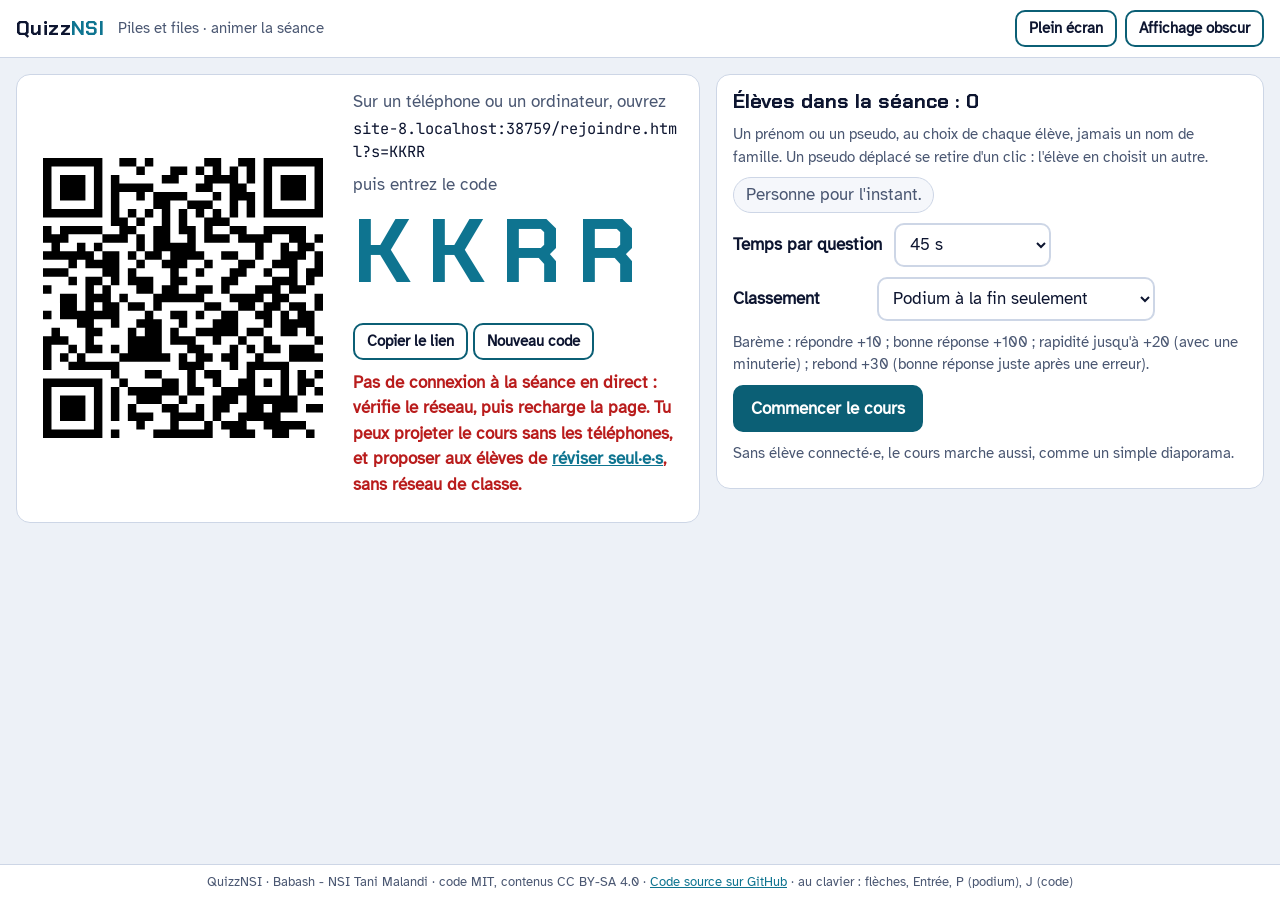
==== animer.html @ 4acb2589 "[T93][atelier] QuizzNSI dans son dépôt : adresses, README, .nojekyll, workflow de vérification, cont" ====
<!DOCTYPE html>
<html lang="fr">
<head>
<meta charset="utf-8">
<meta name="viewport" content="width=device-width, initial-scale=1">
<title>QuizzNSI · animer la séance</title>
<meta name="description" content="Page à projeter : le cours en diapositives, le code de séance et le QR code, les réponses des élèves en direct.">
<link rel="icon" href="favicon.svg" type="image/svg+xml">
<link rel="stylesheet" href="css/polices.css">
<link rel="stylesheet" href="css/quizz.css">
<link rel="stylesheet" href="css/seance.css">
<script>try{var t=localStorage.getItem('quizz-nsi:theme');t=t&&JSON.parse(t);if(t==='light'||t==='dark')document.documentElement.dataset.theme=t}catch(e){}</script>
</head>
<body class="projete">
<a class="evitement" href="#contenu">Aller au contenu</a>
<header class="barre">
  <a class="marque" href="index.html">Quizz<b>NSI</b></a>
  <span class="titre-page" id="titreCours">Animer la séance</span>
  <div class="actions">
    <span class="pastille-seance" id="pastilleSeance" hidden><span>Séance</span> <b id="codeBarre">····</b> · <span id="nbBarre">0 élève</span></span>
    <button class="bouton petit" type="button" id="btnRejoindre" aria-expanded="false" aria-controls="carteRejoindre" hidden>Code et QR code</button>
    <button class="bouton petit" type="button" id="btnPodium" hidden>Podium</button>
    <button class="bouton petit" type="button" id="btnPleinEcran">Plein écran</button>
    <button class="bouton petit" type="button" data-bascule-theme>Affichage obscur</button>
  </div>
</header>
<main id="contenu" tabindex="-1">
  <p class="visuel-cache" id="annonce" aria-live="polite"></p>
  <p id="autreHote" class="alerte" role="alert" hidden></p>

  <section id="accueil" class="accueil-seance" hidden>
    <div class="rejoindre-grand cadre">
      <div id="qr" class="qr" role="img" aria-label="QR code du lien de la séance"></div>
      <div>
        <p class="etape">Sur un téléphone ou un ordinateur, ouvrez</p>
        <p class="lien" id="lien"></p>
        <p class="etape">puis entrez le code</p>
        <p class="code-seance" id="code">····</p>
        <p><button class="bouton petit" type="button" id="copier">Copier le lien</button> <button class="bouton petit" type="button" id="nouvelle">Nouveau code</button></p>
        <p id="etatConnexion" class="etat" role="status"></p>
      </div>
    </div>
    <div class="cadre reglages">
      <h2>Élèves dans la séance : <span id="nbEleves">0</span></h2>
      <p class="aide">Un prénom ou un pseudo, au choix de chaque élève, jamais un nom de famille. Un pseudo déplacé se retire d'un clic : l'élève en choisit un autre.</p>
      <ul class="eleves" id="eleves" aria-live="polite"></ul>
      <div class="ligne-reglage">
        <label for="duree">Temps par question</label>
        <select id="duree"><option value="0">Sans minuterie</option><option value="20">20 s</option><option value="30">30 s</option><option value="45" selected>45 s</option><option value="60">1 min</option><option value="90">1 min 30</option></select>
      </div>
      <div class="ligne-reglage">
        <label for="podium">Classement</label>
        <select id="podium"><option value="fin" selected>Podium à la fin seulement</option><option value="chaque">Podium après chaque question</option><option value="jamais">Pas de classement</option></select>
      </div>
      <p class="aide">Barème : répondre +10 ; bonne réponse +100 ; rapidité jusqu'à +20 (avec une minuterie) ; rebond +30 (bonne réponse juste après une erreur).</p>
      <p><button class="bouton fort" type="button" id="commencer">Commencer le cours</button> <button class="bouton" type="button" id="reprendre" hidden>Reprendre</button></p>
      <p class="aide">Sans élève connecté·e, le cours marche aussi, comme un simple diaporama.</p>
    </div>
  </section>

  <div id="scene" tabindex="-1" hidden></div>

  <aside id="carteRejoindre" class="carte-rejoindre cadre" hidden>
    <div id="qrPetit" class="qr" role="img" aria-label="QR code du lien de la séance"></div>
    <div><p class="code-seance petit" id="codePetit">····</p><p class="lien" id="lienPetit"></p>
    <h3>Élèves : <span id="nbEleves2">0</span></h3><ul class="eleves" id="eleves2"></ul></div>
  </aside>

  <dialog id="podiumBoite" class="podium-boite" aria-labelledby="podiumTitre">
    <h2 id="podiumTitre">Podium</h2>
    <div id="podiumCorps"></div>
    <form method="dialog"><button class="bouton fort" type="submit">Fermer</button></form>
  </dialog>
</main>
<nav class="nav-diapos commandes" aria-label="Commandes de la séance" id="commandes" hidden>
  <button class="bouton" type="button" id="prec">← Précédente</button>
  <span class="compteur" id="compteur"></span>
  <div class="progression" aria-hidden="true"><span id="barre"></span></div>
  <span class="statut-q" id="statutQ" role="status"></span>
  <button class="bouton fort" type="button" id="action">Suivante →</button>
</nav>
<footer class="pied">QuizzNSI · Babash - NSI Tani Malandi · code MIT, contenus CC BY-SA 4.0 · <a href="https://github.com/babash/QuizzNSI" rel="noopener">Code source sur GitHub</a> · au clavier : flèches, Entrée, P (podium), J (code)</footer>
<script src="config.js"></script>
<script src="vendor/temps-reel.js"></script>
<script src="vendor/qrcode.js"></script>
<script src="js/commun.js"></script>
<script src="js/chiffre.js"></script>
<script src="js/messages.js"></script>
<script src="js/bareme.js"></script>
<script src="js/seance.js"></script>
<script src="js/diapos.js"></script>
<script src="js/animer.js"></script>
</body>
</html>
---- css/polices.css ----
/* Polices intégrées (aucun appel à un autre site) : Chakra Petch (Cadson Demak), JetBrains Mono (JetBrains),
   Atkinson Hyperlegible (Braille Institute of America). Licence SIL Open Font License 1.1 : https://openfontlicense.org */
@font-face{font-family:'Chakra Petch';font-weight:700;font-display:swap;src:url([data-uri]) format('woff2')}@font-face{font-family:'JetBrains Mono';font-weight:400;font-display:swap;src:url([data-uri]) format('woff2')}@font-face{font-family:'JetBrains Mono';font-weight:700;font-display:swap;src:url([data-uri]) format('woff2')}@font-face{font-family:'Atkinson Hyperlegible';font-weight:400;font-display:swap;src:url([data-uri]) format('woff2')}
---- css/quizz.css ----
/* QuizzNSI : feuille de style (MIT, Babash - NSI Tani Malandi).
   Style du site Ressources NSI et SNT (« réseau la nuit »), clair ou obscur. Tout est local. */

:root {
  --bg: #EDF1F7; --panel: #FFFFFF; --panel-2: #F5F7FB; --ink: #0D1530; --ink-soft: #4A5772; --line: #CDD6E6;
  --accent: #0E7490; --accent-fond: #E0F4F8; --focus: #0A64E8; --bouton: #0B5F75; --bouton-ink: #FFFFFF;
  --ok: #166534; --ok-fond: #E8F6EC; --ko: #B91C1C; --ko-fond: #FDECEC; --neutre-fond: #EEF1F7;
  --f0: #DC2626; --f1: #2563EB; --f2: #B45309; --f3: #15803D;
  --code-bg: #F5F7FB; --c-mot: #6D28D9; --c-ch: #036148; --c-nb: #8A3B05; --c-com: #4B5563; --c-fn: #0B5A70; --c-nat: #86143F; --c-def: #1E40AF; --c-self: #7C2D12; --guide: #C5CEDD;
  --display: "Chakra Petch", "Bahnschrift", "Arial Narrow", system-ui, sans-serif;
  --text: "Atkinson Hyperlegible", system-ui, -apple-system, "Segoe UI", Roboto, sans-serif;
  --mono: "JetBrains Mono", ui-monospace, Menlo, Consolas, monospace;
  color-scheme: light;
}
@media (prefers-color-scheme: dark) {
  :root:not([data-theme="light"]) {
    --bg: #060A13; --panel: #0B1222; --panel-2: #0F182C; --ink: #E3EDFF; --ink-soft: #9DAAC6; --line: #22314F;
    --accent: #5EEAFF; --accent-fond: #0B2633; --focus: #5EEAFF; --bouton: #5EEAFF; --bouton-ink: #04121A;
    --ok: #4ADE80; --ok-fond: #0C2716; --ko: #FCA5A5; --ko-fond: #2A0F14; --neutre-fond: #141D33;
    --f0: #F87171; --f1: #60A5FA; --f2: #FBBF24; --f3: #4ADE80;
    --code-bg: #0F182C; --c-mot: #C4B5FD; --c-ch: #6EE7B7; --c-nb: #FCD34D; --c-com: #94A3B8; --c-fn: #67E8F9; --c-nat: #F9A8D4; --c-def: #93C5FD; --c-self: #FDBA74; --guide: #2A3A5C;
    color-scheme: dark;
  }
}
:root[data-theme="dark"] {
  --bg: #060A13; --panel: #0B1222; --panel-2: #0F182C; --ink: #E3EDFF; --ink-soft: #9DAAC6; --line: #22314F;
  --accent: #5EEAFF; --accent-fond: #0B2633; --focus: #5EEAFF; --bouton: #5EEAFF; --bouton-ink: #04121A;
  --ok: #4ADE80; --ok-fond: #0C2716; --ko: #FCA5A5; --ko-fond: #2A0F14; --neutre-fond: #141D33;
  --f0: #F87171; --f1: #60A5FA; --f2: #FBBF24; --f3: #4ADE80;
  --code-bg: #0F182C; --c-mot: #C4B5FD; --c-ch: #6EE7B7; --c-nb: #FCD34D; --c-com: #94A3B8; --c-fn: #67E8F9; --c-nat: #F9A8D4; --c-def: #93C5FD; --c-self: #FDBA74; --guide: #2A3A5C;
  color-scheme: dark;
}

*, *::before, *::after { box-sizing: border-box; }
html { -webkit-text-size-adjust: 100%; }
body { margin: 0; background: var(--bg); color: var(--ink); font-family: var(--text); font-size: 17px; line-height: 1.5; min-height: 100vh; display: flex; flex-direction: column; }
main { flex: 1; width: 100%; }
a { color: var(--accent); }
h1, h2, h3 { font-family: var(--display); line-height: 1.2; margin: 0 0 .5em; }
p { margin: 0 0 .6em; }
code, pre, kbd { font-variant-ligatures: none; font-feature-settings: "liga" 0, "calt" 0; }
code { font-family: var(--mono); font-size: .92em; background: var(--code-bg); border: 1px solid var(--line); border-radius: 5px; padding: 0 .25em; overflow-wrap: anywhere; }
:focus-visible { outline: 3px solid var(--focus); outline-offset: 2px; }
.visuel-cache { position: absolute !important; width: 1px; height: 1px; overflow: hidden; clip: rect(0 0 0 0); white-space: nowrap; }
[hidden] { display: none !important; }
.evitement { position: absolute; left: 8px; top: -60px; z-index: 50; background: var(--bouton); color: var(--bouton-ink); padding: 8px 14px; border-radius: 8px; font-weight: 700; }
.evitement:focus { top: 8px; }
main:focus { outline: none; }

/* ── Barre du haut et pied de page ─────────── */
.barre { display: flex; flex-wrap: wrap; align-items: center; gap: 8px 14px; padding: 10px 16px; background: var(--panel); border-bottom: 1px solid var(--line); }
.marque { font-family: var(--display); font-weight: 700; font-size: 20px; color: var(--ink); text-decoration: none; letter-spacing: .02em; }
.marque b { color: var(--accent); }
.barre .titre-page { color: var(--ink-soft); font-size: 15px; }
.barre .actions { margin-left: auto; display: flex; flex-wrap: wrap; gap: 8px; align-items: center; }
.pied { padding: 14px 16px; font-size: 14px; color: var(--ink-soft); text-align: center; border-top: 1px solid var(--line); background: var(--panel); }

/* ── Boutons ──────────────────────────────── */
.bouton { font: inherit; font-weight: 700; cursor: pointer; border: 2px solid var(--bouton); background: var(--panel); color: var(--ink); border-radius: 10px; padding: 9px 16px; min-height: 44px; text-decoration: none; display: inline-flex; align-items: center; justify-content: center; gap: 6px; }
.bouton.fort { background: var(--bouton); color: var(--bouton-ink); }
.bouton.petit { padding: 5px 12px; min-height: 36px; font-size: 15px; }
.bouton:disabled { color: var(--ink-soft); border-color: var(--line); background: var(--panel-2); cursor: not-allowed; }
.bouton:hover:not(:disabled) { filter: brightness(1.08); }

/* ── Cadres, alertes ──────────────────────── */
.cadre { background: var(--panel); border: 1px solid var(--line); border-radius: 14px; padding: 14px 16px; }
.alerte { background: var(--ko-fond); border: 2px solid var(--ko); border-radius: 12px; padding: 12px 16px; }
.info { background: var(--accent-fond); border: 1px solid var(--accent); border-radius: 12px; padding: 10px 14px; }

/* ── Code ─────────────────────────────────── */
pre.code { font-family: var(--mono); font-size: .88em; line-height: 1.55; background: var(--code-bg); border: 1px solid var(--line); border-radius: 10px; padding: 10px 12px; margin: .4em 0 .8em; overflow-x: auto; tab-size: 4; }
pre.code code { background: none; border: 0; padding: 0; font-size: 1em; overflow-wrap: normal; }
pre.code .ligne { display: block; white-space: pre; }
pre.code .num { display: inline-block; width: 2ch; margin-right: 1.2ch; color: var(--c-com); text-align: right; user-select: none; }
pre.code .guide { border-left: 1px solid var(--guide); }
.c-mot { color: var(--c-mot); font-weight: 700; } .c-ch { color: var(--c-ch); } .c-nb { color: var(--c-nb); } .c-com { color: var(--c-com); font-style: italic; }
.c-fn { color: var(--c-fn); } .c-nat { color: var(--c-nat); } .c-def { color: var(--c-def); font-weight: 700; } .c-self { color: var(--c-self); }

/* ── Formes des options (A ▲, B ◆, C ●, D ■) ── */
.forme { width: 1.15em; height: 1.15em; flex: none; }
.forme.f0 { fill: var(--f0); } .forme.f1 { fill: var(--f1); } .forme.f2 { fill: var(--f2); } .forme.f3 { fill: var(--f3); }
.pastille { display: inline-flex; align-items: center; gap: .3em; flex: none; font-family: var(--display); font-size: 1.15em; }
.pastille b { min-width: 1ch; }

/* ── Schémas ──────────────────────────────── */
.schema { margin: .2em 0 .8em; text-align: center; }
.schema figcaption { font-size: .9em; color: var(--ink-soft); margin-top: .3em; }
.schema-svg { max-width: 100%; height: auto; max-height: 15em; }
.schema-svg .case { fill: var(--panel); stroke: var(--ink-soft); stroke-width: 1.5; }
.schema-svg .case.sommet { fill: var(--accent-fond); stroke: var(--accent); stroke-width: 2.5; }
.schema-svg .case.barre { fill: var(--ko-fond); stroke: var(--ko); stroke-dasharray: 5 3; }
.schema-svg .bac { fill: none; stroke: var(--ink-soft); stroke-width: 3; stroke-linecap: round; stroke-linejoin: round; }
.schema-svg .trait { stroke: var(--ink-soft); stroke-width: 2; }
.schema-svg .pointe { fill: var(--ink-soft); }
.schema-svg text { fill: var(--ink); font-family: var(--text); font-size: 16px; }
.schema-svg text.val { font-family: var(--mono); font-size: 15px; }
.schema-svg text.etiq { font-weight: 700; fill: var(--accent); }
.schema-svg text.muet { fill: var(--ink-soft); }
.schema-svg text.petit { font-size: 13px; }
.schema-svg text.grand { font-size: 21px; }
.etapes { display: flex; flex-wrap: wrap; justify-content: center; gap: 10px 16px; list-style: none; padding: 0; margin: 0; counter-reset: etape; }
.etapes li { display: flex; flex-direction: column; align-items: center; gap: 4px; max-width: 46%; }
.etapes li > div { display: flex; align-items: flex-end; min-height: 4em; }
.etapes .schema-svg { max-height: 9em; }
.schema-etapes .schema-file .schema-svg, .etapes li .schema-svg[aria-label^="File"] { max-height: 4.2em; }
.etapes code { font-size: .78em; }
.deux-piles { display: flex; align-items: flex-end; justify-content: center; gap: 8px; flex-wrap: wrap; }
.deux-piles figure { margin: 0; display: flex; flex-direction: column; align-items: center; }
.deux-piles .entre { display: flex; flex-direction: column; align-items: center; font-size: .85em; color: var(--ink-soft); max-width: 9em; padding-bottom: 3em; }
.deux-piles .entre svg { width: 60px; height: 20px; }
.deux-piles .entre .trait { stroke: var(--ink-soft); stroke-width: 2; } .deux-piles .entre .pointe { fill: var(--ink-soft); }

/* ── Diapositives ─────────────────────────── */
.diapo { max-width: 1200px; margin: 0 auto; padding: 18px 16px 24px; }
.surtitre { font-family: var(--display); text-transform: uppercase; letter-spacing: .12em; font-size: .8em; color: var(--accent); margin: 0 0 .3em; }
.d-titre h1 { font-size: 2.4em; margin-bottom: .2em; }
.d-titre .sous-titre { font-size: 1.15em; color: var(--ink-soft); }
.d-titre .intro { font-size: 1.1em; }
.colonnes { display: grid; grid-template-columns: repeat(auto-fit, minmax(260px, 1fr)); gap: 14px; margin-top: 14px; }
.colonnes ul { margin: 0; padding-left: 1.2em; } .colonnes li { margin-bottom: .35em; }
.colonnes h2 { font-size: 1.1em; }
.d-titre-notion { font-size: 1.7em; }
.n-corps { display: grid; grid-template-columns: minmax(0, 1.25fr) minmax(0, 1fr); gap: 18px; align-items: start; }
.n-corps > .n-texte:only-child { grid-column: 1 / -1; }
.puces { padding-left: 1.2em; margin: 0 0 .6em; } .puces li { margin-bottom: .5em; font-size: 1.08em; }
.vocab { color: var(--ink-soft); font-size: .92em; } .vocab span, .objectif span, .explication span { font-family: var(--display); font-weight: 700; text-transform: uppercase; letter-spacing: .06em; font-size: .8em; margin-right: .4em; }
.vocab span { color: var(--ink-soft); }
.tableau { overflow-x: auto; }
.tableau table, .trace table { border-collapse: collapse; width: 100%; background: var(--panel); }
.tableau th, .tableau td, .trace th, .trace td { border: 1px solid var(--line); padding: 6px 10px; text-align: left; vertical-align: top; }
.tableau thead th, .trace thead th { background: var(--panel-2); font-family: var(--display); }
.ticket { margin-top: 14px; } .ticket h3 { font-size: 1.05em; }

/* ── Questions ────────────────────────────── */
.q-tete { margin-bottom: .6em; }
.q-num { font-family: var(--display); color: var(--accent); font-weight: 700; margin: 0; }
.q-nom { font-size: 1.35em; margin: .1em 0 .3em; }
.objectif { background: var(--accent-fond); border-left: 5px solid var(--accent); border-radius: 6px; padding: 6px 10px; margin: 0; }
.objectif span { color: var(--accent); }
.q-corps { display: grid; grid-template-columns: minmax(0, 1.5fr) minmax(0, 1fr); gap: 16px; align-items: start; margin: .6em 0; }
.q-corps > .q-texte:only-child { grid-column: 1 / -1; }
.q-texte p { font-size: 1.08em; }
.options { display: grid; grid-template-columns: repeat(2, minmax(0, 1fr)); gap: 10px; margin: .4em 0; }
.option { font: inherit; color: var(--ink); text-align: left; display: flex; align-items: flex-start; gap: .7em; background: var(--panel); border: 2px solid var(--line); border-radius: 12px; padding: 12px 14px; min-height: 58px; position: relative; }
.option.o0 { border-left: 10px solid var(--f0); } .option.o1 { border-left: 10px solid var(--f1); } .option.o2 { border-left: 10px solid var(--f2); } .option.o3 { border-left: 10px solid var(--f3); }
button.option { cursor: pointer; width: 100%; }
button.option:hover:not(:disabled) { background: var(--panel-2); }
button.option:disabled { cursor: default; }
.opt-texte { flex: 1; min-width: 0; padding-top: .05em; }
.opt-texte pre.code { margin: 0; font-size: .82em; }
.option .etiquette { position: absolute; top: -11px; right: 10px; font-size: 13px; font-weight: 700; padding: 0 8px; border-radius: 99px; background: var(--panel); border: 2px solid currentColor; }
.option.choisie { outline: 3px solid var(--ink); outline-offset: 1px; }
.option.bonne-rep { border-color: var(--ok); background: var(--ok-fond); }
.option.bonne-rep .etiquette { color: var(--ok); }
.option.choisie:not(.bonne-rep) .etiquette { color: var(--ko); }

.verdict { display: flex; gap: 12px; align-items: flex-start; border-radius: 12px; padding: 10px 14px; margin: .6em 0; border: 2px solid; }
.verdict.ok { background: var(--ok-fond); border-color: var(--ok); } .verdict.ko { background: var(--ko-fond); border-color: var(--ko); } .verdict.neutre { background: var(--neutre-fond); border-color: var(--line); }
.verdict .symbole { font-size: 1.8em; line-height: 1; font-weight: 700; }
.verdict.ok .symbole, .verdict.ok .v-titre { color: var(--ok); } .verdict.ko .symbole, .verdict.ko .v-titre { color: var(--ko); }
.v-titre { font-weight: 700; margin-bottom: .2em; }
.explication { border-left: 5px solid var(--ok); background: var(--panel); padding: 6px 10px; border-radius: 6px; }
.explication span { color: var(--ok); }
.autres { margin: .6em 0; } .autres summary { cursor: pointer; font-weight: 700; color: var(--accent); padding: 6px 0; min-height: 44px; display: flex; align-items: center; }
.feedbacks { list-style: none; padding: 0; margin: .4em 0; display: grid; gap: 8px; }
.feedbacks li { display: flex; gap: .7em; align-items: flex-start; background: var(--panel); border: 1px solid var(--line); border-radius: 10px; padding: 8px 12px; }
.feedbacks li.bonne { border: 2px solid var(--ok); }
.feedbacks .fb-titre { font-weight: 700; margin: 0; font-size: .9em; color: var(--ink-soft); }
.feedbacks li.bonne .fb-titre { color: var(--ok); }
.feedbacks p { margin: 0; }
.trace { margin: .6em 0; overflow-x: auto; } .trace caption { text-align: left; font-weight: 700; padding: 4px 0; }

/* ── Navigation des diapositives ──────────── */
.nav-diapos { display: flex; align-items: center; justify-content: space-between; gap: 10px; padding: 10px 16px; max-width: 1200px; margin: 0 auto; width: 100%; flex-wrap: wrap; }
.progression { flex: 1; min-width: 120px; height: 10px; background: var(--panel-2); border: 1px solid var(--line); border-radius: 99px; overflow: hidden; }
.progression span { display: block; height: 100%; background: var(--accent); width: 0; }
.compteur { font-family: var(--display); color: var(--ink-soft); font-size: 15px; }

/* ── Accueil ──────────────────────────────── */
.accueil { max-width: 1000px; margin: 0 auto; padding: 20px 16px; }
.accueil h1 { font-size: 2em; }
.chemins { display: grid; grid-template-columns: repeat(auto-fit, minmax(230px, 1fr)); gap: 14px; margin: 16px 0; }
.chemin { display: flex; flex-direction: column; gap: 8px; }
.chemin h2 { font-size: 1.15em; margin: 0; }
.chemin p { color: var(--ink-soft); flex: 1; }
.cours-liste { display: grid; gap: 10px; padding: 0; list-style: none; }

/* ── Le style « pourquoi fait-on cela » : parties, questions à la classe, humour, apparitions ── */
.cle { color: var(--accent); font-weight: 700; text-decoration: underline; text-decoration-thickness: 2px; text-underline-offset: 3px; }
.frag:not(.vu) { visibility: hidden; }
.d-partie { min-height: 55vh; display: flex; flex-direction: column; justify-content: center; align-items: flex-start; }
.d-partie h2 { font-size: 2.8em; margin: 0; }
.d-partie .p-num { font-family: var(--display); color: var(--accent); font-size: 1.4em; font-weight: 700; margin: 0; }
.d-partie .sous-titre, .d-titre .sous-titre { font-size: 1.2em; color: var(--ink-soft); }
.grande-question { font-size: 2em; margin: .2em 0 .5em; }
.d-classe .surtitre::before { content: "? "; }
.pistes, .escalade { list-style: none; padding: 0; margin: .4em 0; display: grid; gap: .45em; }
.pistes li { font-size: 1.15em; padding-left: 1.6em; position: relative; }
.pistes li::before { content: "→"; position: absolute; left: 0; color: var(--accent); font-weight: 700; }
.escalade li { font-size: 1.15em; }
.escalade li::before { content: "… "; color: var(--ink-soft); }
.chute { font-family: var(--display); font-size: 1.8em; font-weight: 700; color: var(--accent); margin: .6em 0 0; }
.chute::before { content: "» "; }
.consigne { border: 2px dashed var(--accent); border-radius: 12px; padding: 8px 14px; margin: .6em 0; }
.consigne .c-titre { font-family: var(--display); font-weight: 700; color: var(--accent); margin: 0 0 .2em; text-transform: uppercase; letter-spacing: .06em; font-size: .85em; }
.code-cache pre.code { margin-top: .2em; }
.nav-diapos .reste { font-size: 14px; color: var(--ink-soft); }

@media (max-width: 760px) {
  .n-corps, .q-corps { grid-template-columns: minmax(0, 1fr); }
  .options { grid-template-columns: minmax(0, 1fr); }
  .d-titre h1 { font-size: 1.9em; }
  .d-titre-notion { font-size: 1.4em; }
  .grande-question { font-size: 1.5em; }
  .d-partie h2 { font-size: 2em; }
  .d-partie { min-height: 40vh; }
}
@media (prefers-reduced-motion: no-preference) { .progression span { transition: width .3s; } }
---- css/seance.css ----
/* QuizzNSI : la page projetée et la page élève (MIT, Babash - NSI Tani Malandi). */

/* ── Page projetée ────────────────────────── */
.projete .diapo { max-width: 1500px; font-size: clamp(17px, .9vw + .55vh, 27px); }
.projete .nav-diapos.commandes { max-width: none; background: var(--panel); border-top: 1px solid var(--line); }
@media (min-width: 900px) and (min-height: 500px) { .projete .nav-diapos.commandes { position: sticky; bottom: 0; z-index: 5; } }
.projete .pied { font-size: 13px; padding: 8px 16px; }
.pastille-seance { font-family: var(--display); background: var(--accent-fond); border: 1px solid var(--accent); border-radius: 99px; padding: 4px 12px; font-size: 15px; }
.pastille-seance b { letter-spacing: .12em; color: var(--accent); }
.statut-q { font-family: var(--display); font-weight: 700; font-size: 17px; min-width: 12ch; text-align: right; }

.accueil-seance { max-width: 1400px; margin: 0 auto; padding: 16px; display: grid; grid-template-columns: minmax(0, 1.25fr) minmax(0, 1fr); gap: 16px; align-items: start; }
.rejoindre-grand { display: grid; grid-template-columns: auto 1fr; gap: 20px; align-items: center; }
.qr { background: #fff; padding: 10px; border-radius: 10px; width: min(34vh, 300px); aspect-ratio: 1; }
.qr svg { width: 100%; height: 100%; display: block; }
.etape { color: var(--ink-soft); margin: 0; font-size: 17px; }
.lien { font-family: var(--mono); font-size: clamp(15px, 1.2vw, 22px); word-break: break-all; margin: .2em 0 .6em; }
.code-seance { font-family: var(--display); font-weight: 700; font-size: clamp(44px, 7vw, 96px); letter-spacing: .18em; line-height: 1; margin: .1em 0 .3em; color: var(--accent); }
.code-seance.petit { font-size: 34px; margin: 0; }
.etat { font-weight: 700; } .etat.ok { color: var(--ok); } .etat.ko { color: var(--ko); }
.reglages h2 { font-size: 1.2em; }
.aide { color: var(--ink-soft); font-size: 15px; }
.ligne-reglage { display: flex; flex-wrap: wrap; align-items: center; gap: 8px 12px; margin: 10px 0; }
.ligne-reglage label { font-weight: 700; min-width: 12ch; }
select, input[type="text"] { font: inherit; color: var(--ink); background: var(--panel); border: 2px solid var(--line); border-radius: 10px; padding: 8px 10px; min-height: 44px; }
.eleves { list-style: none; padding: 0; margin: 8px 0; display: flex; flex-wrap: wrap; gap: 6px; max-height: 40vh; overflow: auto; }
.eleves li { display: inline-flex; align-items: center; gap: 6px; background: var(--panel-2); border: 1px solid var(--line); border-radius: 99px; padding: 3px 4px 3px 12px; font-weight: 700; }
.eleves li.absent { font-weight: 400; color: var(--ink-soft); }
.eleves li.vide { padding: 4px 12px; font-weight: 400; color: var(--ink-soft); }
.retirer { font: inherit; font-size: 13px; cursor: pointer; border: 1px solid var(--ko); color: var(--ko); background: transparent; border-radius: 99px; padding: 2px 9px; min-height: 30px; }
.carte-rejoindre { position: fixed; right: 12px; top: 64px; z-index: 10; display: flex; gap: 14px; max-width: min(560px, calc(100vw - 24px)); box-shadow: 0 8px 30px rgba(0, 0, 0, .25); }
.carte-rejoindre .qr { width: 170px; }
.carte-rejoindre h3 { font-size: 1em; margin: .4em 0 .2em; }
.carte-rejoindre .eleves { max-height: 30vh; }

.options.avec-barres .option { flex-wrap: wrap; padding-bottom: 10px; }
.rep-barre { flex-basis: 100%; height: 12px; background: var(--panel-2); border: 1px solid var(--line); border-radius: 99px; overflow: hidden; display: block; }
.rep-barre > span { display: block; height: 100%; background: var(--ink-soft); }
.option.bonne-rep .rep-barre > span { background: var(--ok); }
.rep-nb { font-family: var(--display); font-weight: 700; flex-basis: 100%; padding-left: calc(1.15em + 2.2ch); line-height: 1.6; }
.options.avec-barres .rep-barre { margin-left: calc(1.15em + 2.2ch); flex-basis: calc(100% - 1.15em - 2.2ch); }
.bilan-q { font-size: 1.1em; margin-top: .6em; }
.rebonds { color: var(--ok); font-weight: 700; }
.erreur-frequente { display: flex; gap: .7em; align-items: flex-start; background: var(--ko-fond); border: 2px solid var(--ko); border-radius: 12px; padding: 10px 14px; margin: .6em 0; }
.erreur-frequente p { margin: 0; } .erreur-frequente .fb-titre { color: var(--ko); font-weight: 700; }

.podium-boite { border: 2px solid var(--accent); border-radius: 16px; background: var(--panel); color: var(--ink); padding: 20px 24px; width: min(900px, calc(100vw - 32px)); max-height: calc(100vh - 32px); overflow: auto; }
.podium-boite::backdrop { background: rgba(4, 8, 18, .7); }
.podium { list-style: none; padding: 0; display: grid; gap: 8px; margin: 0 0 16px; }
.podium li { display: grid; grid-template-columns: 4ch 1fr auto; gap: 12px; align-items: center; background: var(--panel-2); border: 1px solid var(--line); border-radius: 12px; padding: 10px 16px; font-size: 1.3em; }
.podium .rang { font-family: var(--display); font-weight: 700; color: var(--accent); }
.podium .qui { font-weight: 700; overflow-wrap: anywhere; } .podium .pts { font-family: var(--display); }
.podium li.place1 { border: 3px solid var(--accent); font-size: 1.5em; }
.reussite { list-style: none; padding: 0; display: grid; grid-template-columns: repeat(auto-fill, minmax(220px, 1fr)); gap: 4px 16px; }
.reussite li { display: grid; grid-template-columns: 4ch 1fr 5ch; gap: 8px; align-items: center; font-size: 15px; }
.reussite .rep-barre > span { background: var(--accent); }

@media (max-width: 900px) {
  .accueil-seance { grid-template-columns: minmax(0, 1fr); }
  .rejoindre-grand { grid-template-columns: minmax(0, 1fr); justify-items: center; text-align: center; }
}

/* ── Page élève (téléphone d'abord) ───────── */
.eleve main { max-width: 640px; margin: 0 auto; padding: 12px 16px 24px; }
.eleve .barre { padding: 8px 16px; }
.eleve .moi { font-weight: 700; overflow-wrap: anywhere; }
.eleve .points { font-family: var(--display); font-weight: 700; color: var(--accent); }
.formulaire label { display: block; font-weight: 700; margin: 14px 0 4px; }
.formulaire input[type="text"] { width: 100%; font-size: 20px; }
.formulaire #champCode { text-transform: uppercase; letter-spacing: .2em; font-family: var(--display); font-weight: 700; }
.formulaire .bouton { width: 100%; margin-top: 16px; min-height: 54px; font-size: 19px; }
.erreur-champ { color: var(--ko); font-weight: 700; margin: 6px 0 0; }
.eleve .options { grid-template-columns: minmax(0, 1fr); gap: 12px; }
.eleve button.option { min-height: 64px; font-size: 18px; padding: 14px; }
.eleve .q-corps { grid-template-columns: minmax(0, 1fr); }
.eleve .q-nom { font-size: 1.2em; }
.eleve pre.code { font-size: 14px; }
.attente { text-align: center; padding: 20px 0; }
.attente .grand { font-family: var(--display); font-size: 1.5em; margin: .3em 0; }
.chrono { font-family: var(--display); font-weight: 700; font-size: 20px; }
.suite { display: flex; flex-wrap: wrap; gap: 4px; list-style: none; padding: 0; margin: 8px 0; }
.suite li { width: 30px; height: 30px; display: inline-flex; align-items: center; justify-content: center; border-radius: 6px; border: 2px solid var(--line); font-weight: 700; }
.suite li.j { border-color: var(--ok); color: var(--ok); background: var(--ok-fond); }
.suite li.f { border-color: var(--ko); color: var(--ko); background: var(--ko-fond); }
.gains { font-family: var(--display); font-size: 1.15em; }
.gains small { font-family: var(--text); color: var(--ink-soft); font-size: .75em; }
.envoyee { text-align: center; font-weight: 700; }
#autreHote { margin: 12px 16px; }
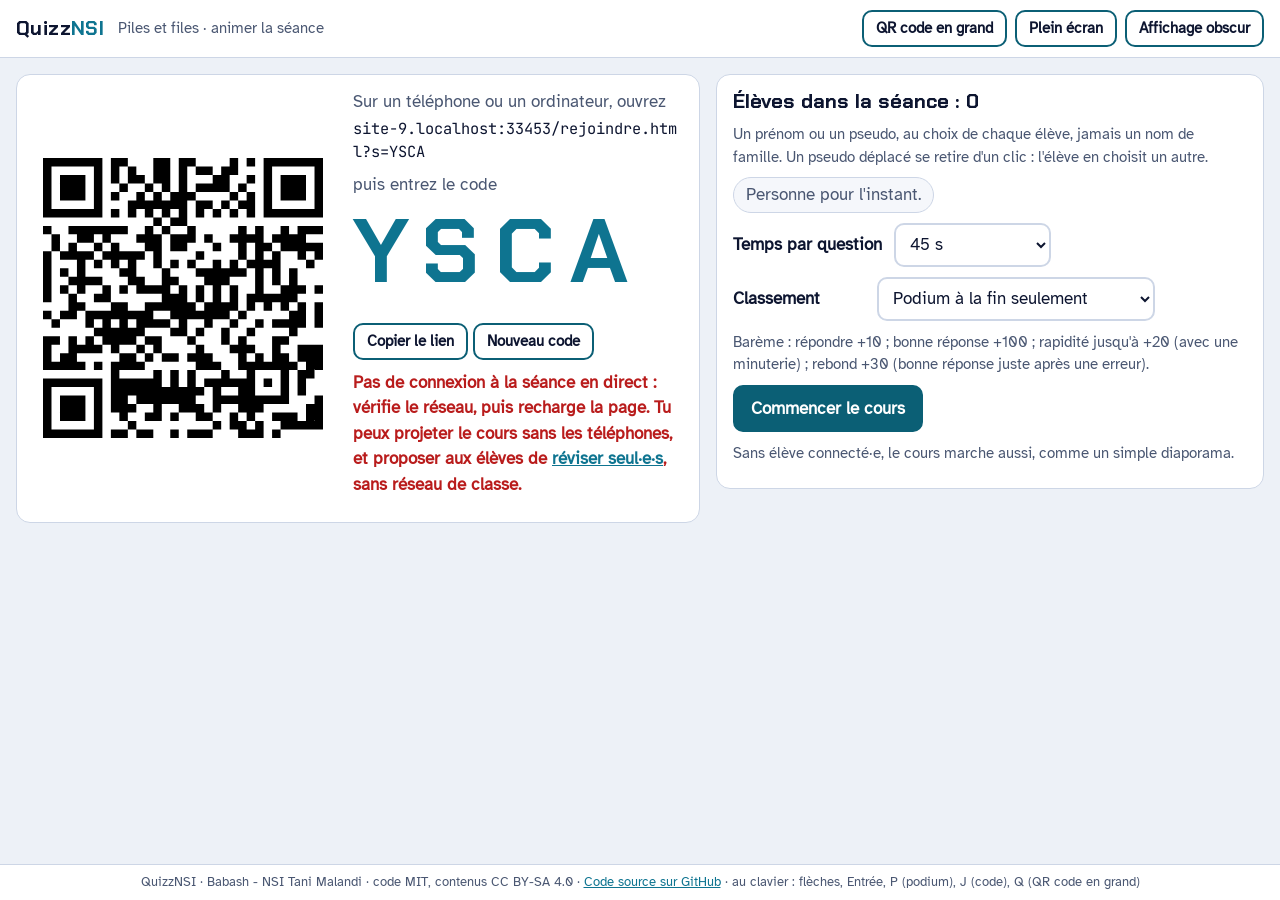
==== commit 36e1208a: "[T103a][atelier] QR code et code de séance en très grand, à tout moment (bouton et touche Q) - anime" ====
--- a/animer.html
+++ b/animer.html
@@ -19,6 +19,7 @@
   <div class="actions">
     <span class="pastille-seance" id="pastilleSeance" hidden><span>Séance</span> <b id="codeBarre">····</b> · <span id="nbBarre">0 élève</span></span>
     <button class="bouton petit" type="button" id="btnRejoindre" aria-expanded="false" aria-controls="carteRejoindre" hidden>Code et QR code</button>
+    <button class="bouton petit" type="button" id="btnQrGrand" aria-haspopup="dialog" aria-controls="qrBoite" aria-keyshortcuts="Q">QR code en grand</button>
     <button class="bouton petit" type="button" id="btnPodium" hidden>Podium</button>
     <button class="bouton petit" type="button" id="btnPleinEcran">Plein écran</button>
     <button class="bouton petit" type="button" data-bascule-theme>Affichage obscur</button>
@@ -66,6 +67,21 @@
     <h3>Élèves : <span id="nbEleves2">0</span></h3><ul class="eleves" id="eleves2"></ul></div>
   </aside>
 
+  <dialog id="qrBoite" class="qr-boite" aria-labelledby="qrTitre">
+    <h2 id="qrTitre" class="qr-titre">Rejoindre la séance</h2>
+    <div class="qr-grand-corps">
+      <div id="qrGrand" class="qr" role="img" aria-label="QR code du lien de la séance"></div>
+      <div class="qr-grand-texte">
+        <p class="etape" id="qrEtape1">Scannez le QR code, ou ouvrez</p>
+        <p class="lien" id="lienGrand"></p>
+        <p class="etape" id="qrEtape2">puis entrez le code</p>
+        <p class="code-seance geant" id="codeGrand">····</p>
+        <p class="aide" id="qrNb"></p>
+      </div>
+    </div>
+    <form method="dialog"><button class="bouton fort" type="submit" id="qrFermer">Fermer (Q ou Échap)</button></form>
+  </dialog>
+
   <dialog id="podiumBoite" class="podium-boite" aria-labelledby="podiumTitre">
     <h2 id="podiumTitre">Podium</h2>
     <div id="podiumCorps"></div>
@@ -79,7 +95,7 @@
   <span class="statut-q" id="statutQ" role="status"></span>
   <button class="bouton fort" type="button" id="action">Suivante →</button>
 </nav>
-<footer class="pied">QuizzNSI · Babash - NSI Tani Malandi · code MIT, contenus CC BY-SA 4.0 · <a href="https://github.com/babash/QuizzNSI" rel="noopener">Code source sur GitHub</a> · au clavier : flèches, Entrée, P (podium), J (code)</footer>
+<footer class="pied">QuizzNSI · Babash - NSI Tani Malandi · code MIT, contenus CC BY-SA 4.0 · <a href="https://github.com/babash/QuizzNSI" rel="noopener">Code source sur GitHub</a> · au clavier : flèches, Entrée, P (podium), J (code), Q (QR code en grand)</footer>
 <script src="config.js"></script>
 <script src="vendor/temps-reel.js"></script>
 <script src="vendor/qrcode.js"></script>
--- a/css/seance.css
+++ b/css/seance.css
@@ -32,6 +32,20 @@
 .carte-rejoindre .qr { width: 170px; }
 .carte-rejoindre h3 { font-size: 1em; margin: .4em 0 .2em; }
 .carte-rejoindre .eleves { max-height: 30vh; }
+
+/* Le QR code en très grand, lisible du fond de la classe (bouton ou touche Q, à tout moment) */
+.qr-boite { border: 0; padding: 2vh 3vw; margin: 0; width: 100vw; height: 100vh; max-width: none; max-height: none; overflow: auto; background: var(--panel); color: var(--ink); display: none; flex-direction: column; align-items: center; justify-content: safe center; gap: 1.5vh; }
+.qr-boite[open] { display: flex; }
+.qr-boite::backdrop { background: var(--panel); }
+.qr-titre { font-size: clamp(22px, 4.5vh, 52px); margin: 0; text-align: center; }
+.qr-grand-corps { display: flex; align-items: center; justify-content: center; gap: 4vw; flex-wrap: wrap; max-width: 100%; }
+.qr-boite .qr { width: min(46vh, 88vw); padding: 2.5%; border: 2px solid var(--line); }
+.qr-grand-texte { min-width: 0; max-width: 100%; text-align: center; }
+.qr-boite .lien { font-size: clamp(14px, 2.6vh, 30px); }
+.qr-boite .etape { font-size: clamp(16px, 2.4vh, 28px); }
+.qr-boite .aide { font-size: clamp(14px, 2.2vh, 24px); }
+.code-seance.geant { font-size: clamp(40px, min(10vh, 19vw), 220px); white-space: nowrap; margin: .05em 0 .1em; }
+@media (min-aspect-ratio: 4/3) { .qr-grand-corps { flex-wrap: nowrap; } .qr-boite .qr { width: min(74vh, 52vw); } .qr-grand-texte { text-align: left; } .code-seance.geant { font-size: clamp(40px, min(17vh, 9vw), 220px); } }
 
 .options.avec-barres .option { flex-wrap: wrap; padding-bottom: 10px; }
 .rep-barre { flex-basis: 100%; height: 12px; background: var(--panel-2); border: 1px solid var(--line); border-radius: 99px; overflow: hidden; display: block; }
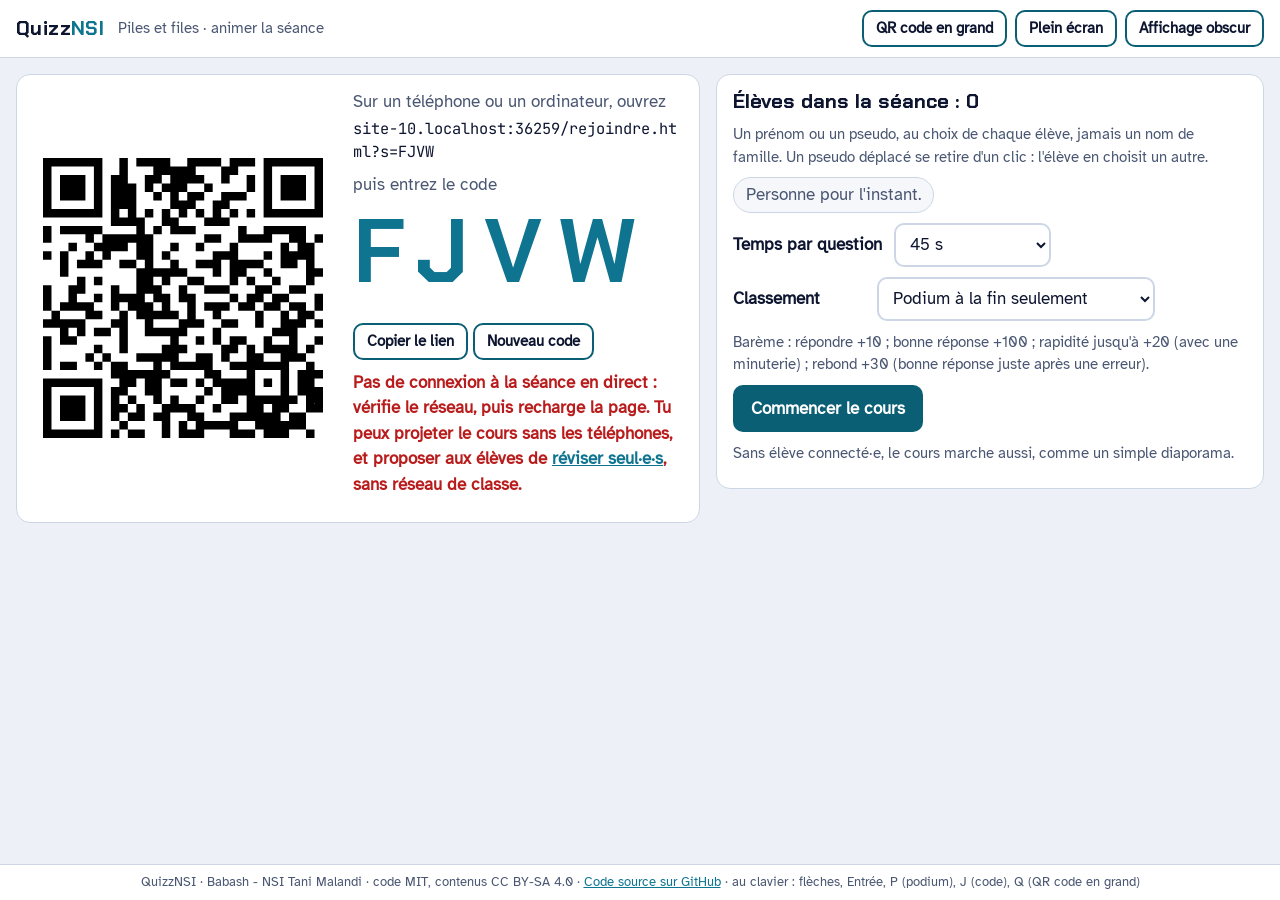
==== commit a6882306: "[T103b][atelier] Rejouer le quiz seul·e à la fin de la séance : questions et réponses mélangées - re" ====
--- a/animer.html
+++ b/animer.html
@@ -85,6 +85,13 @@
   <dialog id="podiumBoite" class="podium-boite" aria-labelledby="podiumTitre">
     <h2 id="podiumTitre">Podium</h2>
     <div id="podiumCorps"></div>
+    <div id="rejouerBloc" class="rejouer-bloc" hidden>
+      <div id="qrRejouer" class="qr" role="img" aria-label="QR code pour rejouer le quiz seul·e"></div>
+      <div><h3>Rejouer le quiz seul·e</h3>
+        <p>Chaque élève peut rejouer le quiz sur son téléphone, sans l'enseignant·e : les questions dans un nouvel ordre, les réponses mélangées. Rien n'est envoyé.</p>
+        <p class="lien" id="lienRejouer"></p>
+        <p><button class="bouton" type="button" id="btnRejouerGrand">QR code « rejouer » en grand (Q)</button></p></div>
+    </div>
     <form method="dialog"><button class="bouton fort" type="submit">Fermer</button></form>
   </dialog>
 </main>
--- a/css/seance.css
+++ b/css/seance.css
@@ -65,6 +65,10 @@
 .podium .rang { font-family: var(--display); font-weight: 700; color: var(--accent); }
 .podium .qui { font-weight: 700; overflow-wrap: anywhere; } .podium .pts { font-family: var(--display); }
 .podium li.place1 { border: 3px solid var(--accent); font-size: 1.5em; }
+.rejouer-bloc { display: flex; gap: 16px; align-items: center; flex-wrap: wrap; border-top: 1px solid var(--line); padding-top: 14px; margin-top: 10px; }
+.rejouer-bloc .qr { width: 170px; flex: none; }
+.rejouer-bloc > div:last-child { flex: 1 1 260px; min-width: 0; }
+.rejouer-bloc .lien { font-size: 15px; }
 .reussite { list-style: none; padding: 0; display: grid; grid-template-columns: repeat(auto-fill, minmax(220px, 1fr)); gap: 4px 16px; }
 .reussite li { display: grid; grid-template-columns: 4ch 1fr 5ch; gap: 8px; align-items: center; font-size: 15px; }
 .reussite .rep-barre > span { background: var(--accent); }
@@ -98,5 +102,6 @@
 .suite li.f { border-color: var(--ko); color: var(--ko); background: var(--ko-fond); }
 .gains { font-family: var(--display); font-size: 1.15em; }
 .gains small { font-family: var(--text); color: var(--ink-soft); font-size: .75em; }
+.fin-liens { display: flex; flex-wrap: wrap; gap: 8px; justify-content: center; }
 .envoyee { text-align: center; font-weight: 700; }
 #autreHote { margin: 12px 16px; }
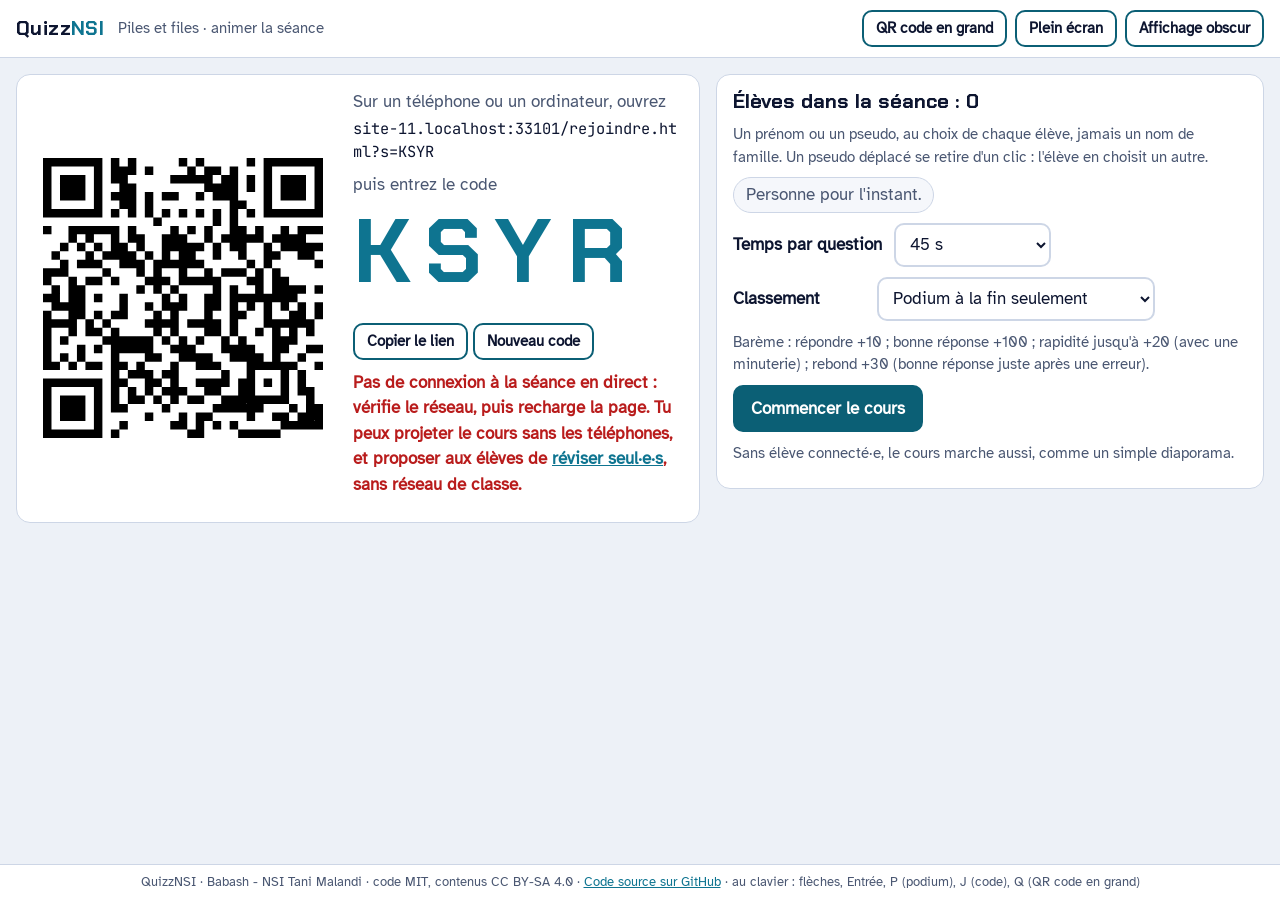
==== commit 0058375f: "[T103c][atelier] Nouveaux types de questions : nuage de mots, relier, puzzle de code, ligne fautive " ====
--- a/animer.html
+++ b/animer.html
@@ -82,6 +82,13 @@
     <form method="dialog"><button class="bouton fort" type="submit" id="qrFermer">Fermer (Q ou Échap)</button></form>
   </dialog>
 
+  <dialog id="motsBoite" class="podium-boite" aria-labelledby="motsTitre">
+    <h2 id="motsTitre">Relire les mots avant de les montrer</h2>
+    <p class="alerte">Si ton écran est projeté, la classe voit aussi cette liste : coupe d'abord la projection (touche du vidéoprojecteur, ou écran étendu).</p>
+    <ul class="mots-liste" id="motsListe"></ul>
+    <form method="dialog"><button class="bouton fort" type="submit">Fermer</button></form>
+  </dialog>
+
   <dialog id="podiumBoite" class="podium-boite" aria-labelledby="podiumTitre">
     <h2 id="podiumTitre">Podium</h2>
     <div id="podiumCorps"></div>
@@ -107,6 +114,7 @@
 <script src="vendor/temps-reel.js"></script>
 <script src="vendor/qrcode.js"></script>
 <script src="js/commun.js"></script>
+<script src="js/activites.js"></script>
 <script src="js/chiffre.js"></script>
 <script src="js/messages.js"></script>
 <script src="js/bareme.js"></script>
--- a/css/quizz.css
+++ b/css/quizz.css
@@ -123,8 +123,8 @@
 .n-corps { display: grid; grid-template-columns: minmax(0, 1.25fr) minmax(0, 1fr); gap: 18px; align-items: start; }
 .n-corps > .n-texte:only-child { grid-column: 1 / -1; }
 .puces { padding-left: 1.2em; margin: 0 0 .6em; } .puces li { margin-bottom: .5em; font-size: 1.08em; }
-.vocab { color: var(--ink-soft); font-size: .92em; } .vocab span, .objectif span, .explication span { font-family: var(--display); font-weight: 700; text-transform: uppercase; letter-spacing: .06em; font-size: .8em; margin-right: .4em; }
-.vocab span { color: var(--ink-soft); }
+.vocab { color: var(--ink-soft); font-size: .92em; } .vocab > span, .objectif > span, .explication > span, .correction-ligne > span { font-family: var(--display); font-weight: 700; text-transform: uppercase; letter-spacing: .06em; font-size: .8em; margin-right: .4em; }
+.vocab > span { color: var(--ink-soft); }
 .tableau { overflow-x: auto; }
 .tableau table, .trace table { border-collapse: collapse; width: 100%; background: var(--panel); }
 .tableau th, .tableau td, .trace th, .trace td { border: 1px solid var(--line); padding: 6px 10px; text-align: left; vertical-align: top; }
@@ -136,7 +136,7 @@
 .q-num { font-family: var(--display); color: var(--accent); font-weight: 700; margin: 0; }
 .q-nom { font-size: 1.35em; margin: .1em 0 .3em; }
 .objectif { background: var(--accent-fond); border-left: 5px solid var(--accent); border-radius: 6px; padding: 6px 10px; margin: 0; }
-.objectif span { color: var(--accent); }
+.objectif > span { color: var(--accent); }
 .q-corps { display: grid; grid-template-columns: minmax(0, 1.5fr) minmax(0, 1fr); gap: 16px; align-items: start; margin: .6em 0; }
 .q-corps > .q-texte:only-child { grid-column: 1 / -1; }
 .q-texte p { font-size: 1.08em; }
@@ -160,7 +160,7 @@
 .verdict.ok .symbole, .verdict.ok .v-titre { color: var(--ok); } .verdict.ko .symbole, .verdict.ko .v-titre { color: var(--ko); }
 .v-titre { font-weight: 700; margin-bottom: .2em; }
 .explication { border-left: 5px solid var(--ok); background: var(--panel); padding: 6px 10px; border-radius: 6px; }
-.explication span { color: var(--ok); }
+.explication > span { color: var(--ok); }
 .autres { margin: .6em 0; } .autres summary { cursor: pointer; font-weight: 700; color: var(--accent); padding: 6px 0; min-height: 44px; display: flex; align-items: center; }
 .feedbacks { list-style: none; padding: 0; margin: .4em 0; display: grid; gap: 8px; }
 .feedbacks li { display: flex; gap: .7em; align-items: flex-start; background: var(--panel); border: 1px solid var(--line); border-radius: 10px; padding: 8px 12px; }
@@ -216,3 +216,61 @@
   .d-partie { min-height: 40vh; }
 }
 @media (prefers-reduced-motion: no-preference) { .progression span { transition: width .3s; } }
+
+/* ── Les autres types de questions : nuage de mots, relier, puzzle de code, ligne fautive ── */
+.r-num { display: inline-flex; align-items: center; justify-content: center; min-width: 1.7em; height: 1.7em; padding: 0 .3em; border-radius: 6px; border: 2px solid var(--accent); color: var(--accent); font-family: var(--display); font-weight: 700; flex: none; }
+.relier > .fb-titre { margin-top: .8em; font-weight: 700; }
+.relier-fixe { display: grid; grid-template-columns: minmax(0, 1fr) minmax(0, 1fr); gap: 12px 24px; }
+.relier-fixe ol, .relier ol, .puzzle-fixe, .relier-corr { list-style: none; padding: 0; margin: 0; display: grid; gap: 8px; }
+.relier-fixe li, .relier .r-droite li, .puzzle-fixe li { display: flex; gap: .6em; align-items: flex-start; background: var(--panel); border: 1px solid var(--line); border-radius: 10px; padding: 8px 12px; min-width: 0; overflow-wrap: anywhere; }
+.r-blanc { margin-left: auto; white-space: nowrap; }
+.relier .r-ligne { display: grid; grid-template-columns: minmax(0, 1fr) auto; gap: 6px 8px; align-items: center; background: var(--panel); border: 2px solid var(--line); border-radius: 10px; padding: 8px 10px; }
+.relier .r-ligne label { display: flex; gap: .6em; align-items: flex-start; font-weight: 700; min-width: 0; overflow-wrap: anywhere; grid-column: 1 / -1; }
+.relier .r-ligne select { width: 100%; min-width: 0; }
+.relier .r-ligne .r-marque { font-weight: 700; font-size: 1.2em; }
+.relier .r-ligne.ok, .puzzle li.ok .p-ligne { border-color: var(--ok); background: var(--ok-fond); }
+.relier .r-ligne.ko, .puzzle li.ko .p-ligne { border-color: var(--ko); }
+.relier .r-ligne.ok .r-marque { color: var(--ok); } .relier .r-ligne.ko .r-marque { color: var(--ko); }
+.relier-corr li { background: var(--panel); border: 1px solid var(--line); border-radius: 10px; padding: 8px 12px; overflow-wrap: anywhere; }
+.relier-corr li.ok { border: 2px solid var(--ok); } .relier-corr li.ko { border: 2px solid var(--ko); }
+.relier-corr p { margin: 0; } .relier-corr .r-fb { color: var(--ink-soft); margin-top: .3em; } .relier-corr .r-ta { color: var(--ink-soft); font-weight: 700; }
+.puzzle-fixe code, .p-ligne code, .c-ligne code { background: none; border: 0; padding: 0; white-space: pre; overflow-wrap: normal; }
+.puzzle-fixe li { overflow-x: auto; }
+.puzzle { list-style: none; padding: 0; margin: .4em 0; display: grid; gap: 6px; }
+.p-ligne, .c-ligne { font: inherit; font-family: var(--mono); font-size: .92em; color: var(--ink); text-align: left; display: flex; align-items: center; width: 100%; min-height: 44px; padding: 6px 10px; background: var(--code-bg); border: 2px solid var(--line); border-radius: 8px; cursor: pointer; overflow-x: auto; }
+.p-ligne .num, .c-ligne .num { display: inline-block; min-width: 2ch; margin-right: 1ch; color: var(--c-com); text-align: right; flex: none; }
+.p-guides { display: inline-flex; flex: none; white-space: pre; }
+.p-guides .guide { border-left: 2px solid var(--guide); white-space: pre; }
+.p-ligne[aria-pressed="true"], .c-ligne[aria-pressed="true"] { border-color: var(--focus); outline: 3px solid var(--focus); outline-offset: 1px; background: var(--accent-fond); }
+.c-ligne.ko { border-color: var(--ko); background: var(--ko-fond); }
+.p-ligne:disabled, .c-ligne:disabled { cursor: default; }
+.p-outils { display: flex; flex-wrap: wrap; gap: 6px; margin: 8px 0; }
+.p-outils .bouton { flex: 1 1 calc(50% - 6px); min-height: 44px; }
+.c-lignes { display: grid; gap: 4px; margin: .4em 0; }
+.aide-act { color: var(--ink-soft); font-size: .9em; }
+pre.code .ligne.fautive { background: var(--ko-fond); outline: 2px solid var(--ko); text-decoration: line-through; text-decoration-color: var(--ko); }
+pre.code .ligne.choisie { outline: 2px dashed var(--ink-soft); }
+pre.code .ligne.corrigee { background: var(--ok-fond); }
+.correction-ligne { background: var(--ok-fond); border: 2px solid var(--ok); border-radius: 8px; padding: 6px 10px; overflow-x: auto; }
+.correction-ligne > span { color: var(--ok); }
+.correction-ligne code { white-space: pre; }
+.relier select, .nuage-form input { font: inherit; color: var(--ink); background: var(--panel); border: 2px solid var(--line); border-radius: 10px; padding: 8px 10px; min-height: 44px; }
+.nuage-form label { display: block; font-weight: 700; margin: 6px 0 4px; }
+.nuage-form input { width: 100%; font-size: 20px; }
+.nuage-form .bouton { margin-top: 8px; }
+.nuage-ton { font-size: 1.15em; margin-top: 10px; overflow-wrap: anywhere; }
+.zone-nuage { margin: .6em 0; }
+.nuage { list-style: none; padding: 16px; margin: 0; display: flex; flex-wrap: wrap; justify-content: center; align-items: center; gap: .3em .9em; background: var(--panel); border: 1px solid var(--line); border-radius: 14px; min-height: 30vh; }
+.nuage .mot { font: inherit; font-family: var(--display); font-weight: 700; background: none; border: 0; cursor: pointer; line-height: 1.1; padding: .1em .2em; border-radius: 6px; overflow-wrap: anywhere; color: var(--ink); }
+.nuage .mot:hover { text-decoration: line-through; }
+.nuage .t1 { font-size: 1.1em; } .nuage .t2 { font-size: 1.6em; } .nuage .t3 { font-size: 2.2em; } .nuage .t4 { font-size: 2.9em; } .nuage .t5 { font-size: 3.6em; }
+.nuage .c0 { color: var(--accent); } .nuage .c1 { color: var(--ink); } .nuage .c2 { color: var(--c-def); } .nuage .c3 { color: var(--c-mot); }
+.nuage-compte { font-size: 1.3em; text-align: center; padding: 1em 0; }
+.nuage-reglages { display: flex; flex-wrap: wrap; gap: 8px 12px; align-items: center; justify-content: center; margin-top: 8px; font-size: 15px; }
+.nuage-exemples { display: flex; flex-wrap: wrap; gap: 6px; list-style: none; padding: 0; }
+.nuage-exemples li { border: 1px solid var(--line); border-radius: 99px; padding: 2px 10px; }
+.mots-liste { list-style: none; padding: 0; display: grid; gap: 6px; }
+.mots-liste li { display: flex; gap: 10px; align-items: center; justify-content: space-between; border: 1px solid var(--line); border-radius: 10px; padding: 4px 4px 4px 12px; overflow-wrap: anywhere; }
+.mots-liste li.masque span { text-decoration: line-through; color: var(--ink-soft); }
+.reussite li.bonne .rep-barre > span { background: var(--ok); }
+@media (max-width: 760px) { .relier-fixe { grid-template-columns: minmax(0, 1fr); } }
--- a/css/seance.css
+++ b/css/seance.css
@@ -70,7 +70,7 @@
 .rejouer-bloc > div:last-child { flex: 1 1 260px; min-width: 0; }
 .rejouer-bloc .lien { font-size: 15px; }
 .reussite { list-style: none; padding: 0; display: grid; grid-template-columns: repeat(auto-fill, minmax(220px, 1fr)); gap: 4px 16px; }
-.reussite li { display: grid; grid-template-columns: 4ch 1fr 5ch; gap: 8px; align-items: center; font-size: 15px; }
+.reussite li { display: grid; grid-template-columns: 4ch 1fr minmax(5ch, auto); gap: 8px; align-items: center; font-size: 15px; }
 .reussite .rep-barre > span { background: var(--accent); }
 
 @media (max-width: 900px) {
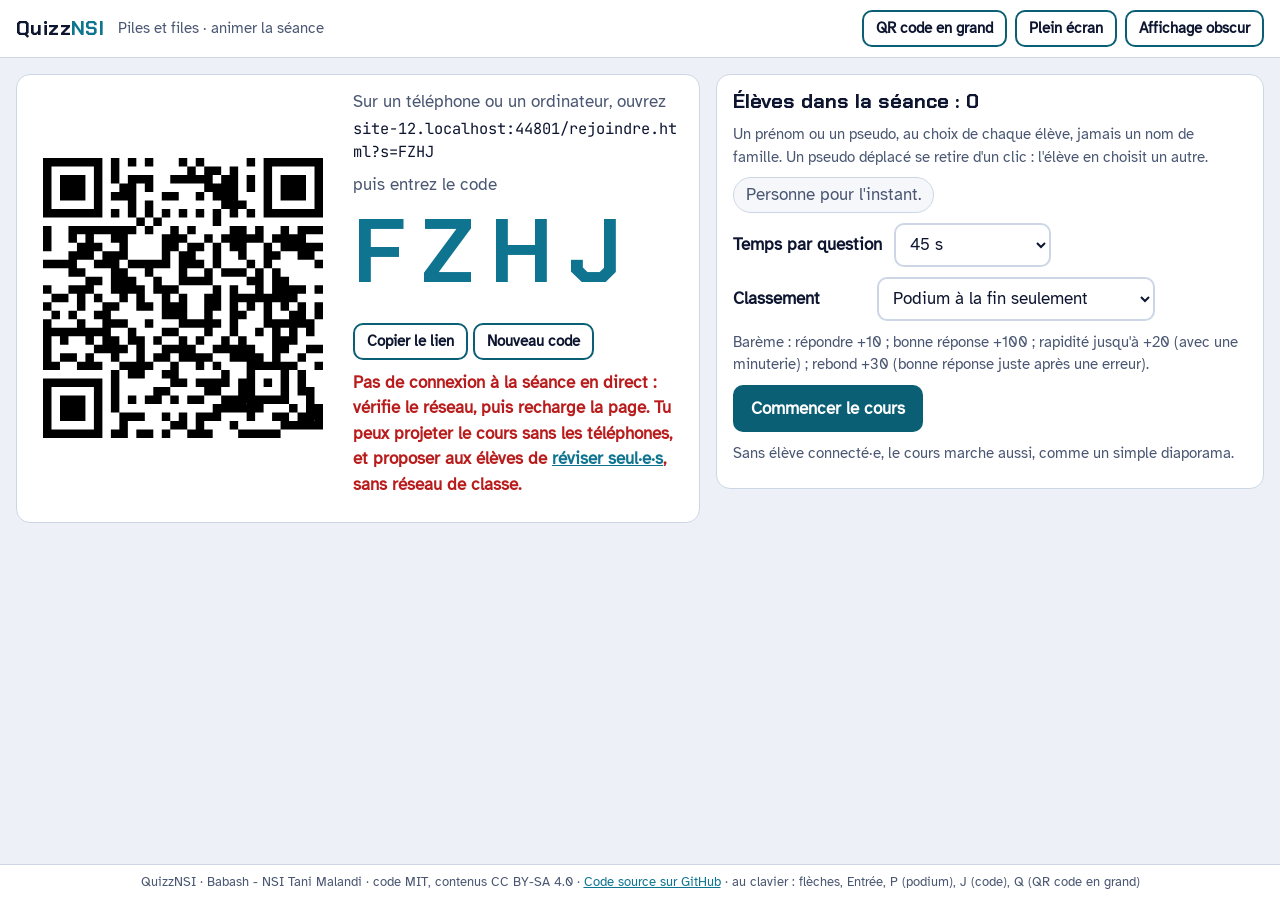
==== commit a30aa24c: "[T103b][gardien] Fusion de atelier/t103b-rejouer (a688230) : rejouer le quiz seul·e à la fin de la s" ====
--- a/animer.html
+++ b/animer.html
@@ -82,13 +82,6 @@
     <form method="dialog"><button class="bouton fort" type="submit" id="qrFermer">Fermer (Q ou Échap)</button></form>
   </dialog>
 
-  <dialog id="motsBoite" class="podium-boite" aria-labelledby="motsTitre">
-    <h2 id="motsTitre">Relire les mots avant de les montrer</h2>
-    <p class="alerte">Si ton écran est projeté, la classe voit aussi cette liste : coupe d'abord la projection (touche du vidéoprojecteur, ou écran étendu).</p>
-    <ul class="mots-liste" id="motsListe"></ul>
-    <form method="dialog"><button class="bouton fort" type="submit">Fermer</button></form>
-  </dialog>
-
   <dialog id="podiumBoite" class="podium-boite" aria-labelledby="podiumTitre">
     <h2 id="podiumTitre">Podium</h2>
     <div id="podiumCorps"></div>
@@ -114,7 +107,6 @@
 <script src="vendor/temps-reel.js"></script>
 <script src="vendor/qrcode.js"></script>
 <script src="js/commun.js"></script>
-<script src="js/activites.js"></script>
 <script src="js/chiffre.js"></script>
 <script src="js/messages.js"></script>
 <script src="js/bareme.js"></script>
--- a/css/seance.css
+++ b/css/seance.css
@@ -70,7 +70,7 @@
 .rejouer-bloc > div:last-child { flex: 1 1 260px; min-width: 0; }
 .rejouer-bloc .lien { font-size: 15px; }
 .reussite { list-style: none; padding: 0; display: grid; grid-template-columns: repeat(auto-fill, minmax(220px, 1fr)); gap: 4px 16px; }
-.reussite li { display: grid; grid-template-columns: 4ch 1fr minmax(5ch, auto); gap: 8px; align-items: center; font-size: 15px; }
+.reussite li { display: grid; grid-template-columns: 4ch 1fr 5ch; gap: 8px; align-items: center; font-size: 15px; }
 .reussite .rep-barre > span { background: var(--accent); }
 
 @media (max-width: 900px) {
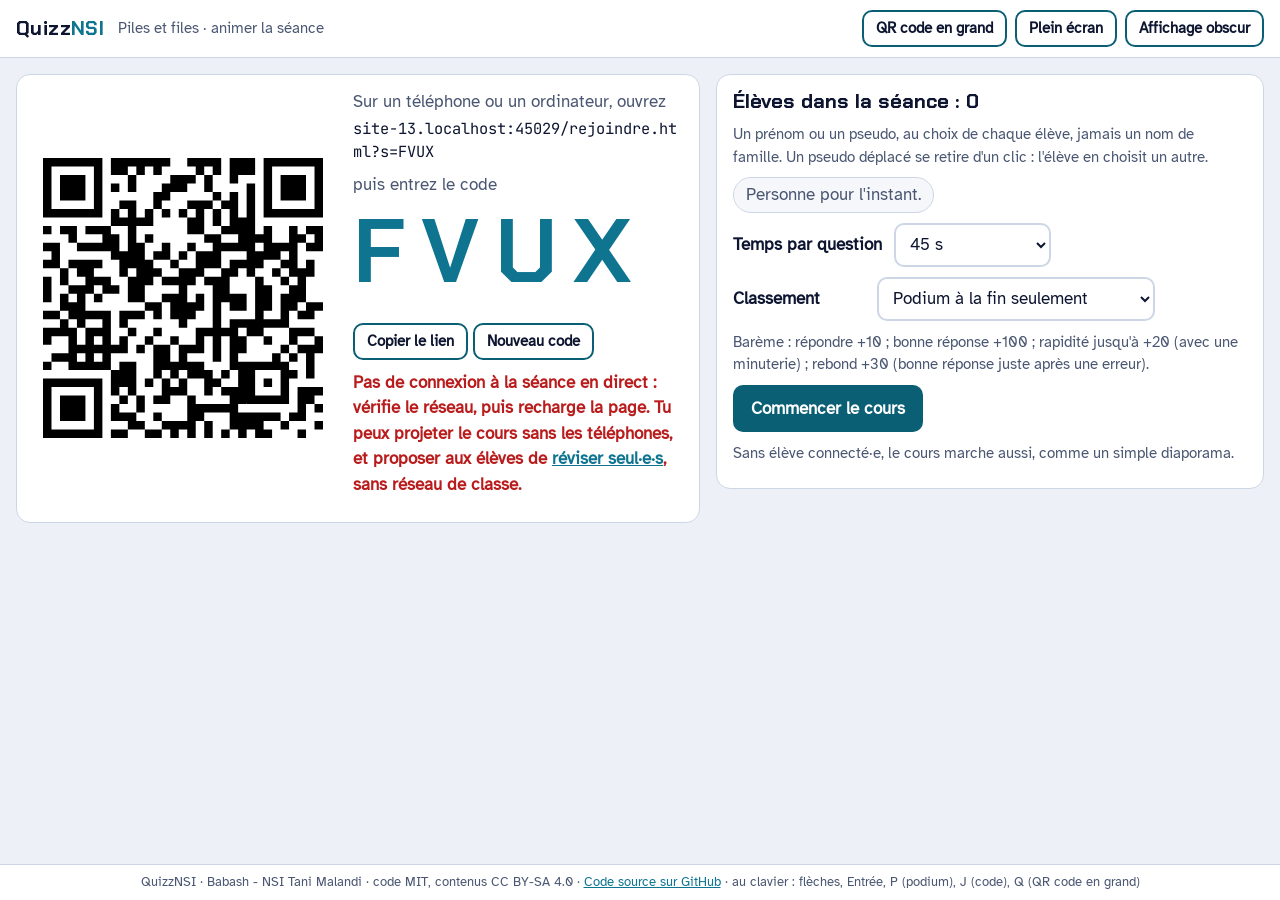
==== commit ebc8a26d: "[T103a][gardien] Fusion de atelier/t103a-qr-agrandi (36e1208) : QR code et code de séance en très gr" ====
--- a/animer.html
+++ b/animer.html
@@ -85,13 +85,6 @@
   <dialog id="podiumBoite" class="podium-boite" aria-labelledby="podiumTitre">
     <h2 id="podiumTitre">Podium</h2>
     <div id="podiumCorps"></div>
-    <div id="rejouerBloc" class="rejouer-bloc" hidden>
-      <div id="qrRejouer" class="qr" role="img" aria-label="QR code pour rejouer le quiz seul·e"></div>
-      <div><h3>Rejouer le quiz seul·e</h3>
-        <p>Chaque élève peut rejouer le quiz sur son téléphone, sans l'enseignant·e : les questions dans un nouvel ordre, les réponses mélangées. Rien n'est envoyé.</p>
-        <p class="lien" id="lienRejouer"></p>
-        <p><button class="bouton" type="button" id="btnRejouerGrand">QR code « rejouer » en grand (Q)</button></p></div>
-    </div>
     <form method="dialog"><button class="bouton fort" type="submit">Fermer</button></form>
   </dialog>
 </main>
--- a/css/seance.css
+++ b/css/seance.css
@@ -65,10 +65,6 @@
 .podium .rang { font-family: var(--display); font-weight: 700; color: var(--accent); }
 .podium .qui { font-weight: 700; overflow-wrap: anywhere; } .podium .pts { font-family: var(--display); }
 .podium li.place1 { border: 3px solid var(--accent); font-size: 1.5em; }
-.rejouer-bloc { display: flex; gap: 16px; align-items: center; flex-wrap: wrap; border-top: 1px solid var(--line); padding-top: 14px; margin-top: 10px; }
-.rejouer-bloc .qr { width: 170px; flex: none; }
-.rejouer-bloc > div:last-child { flex: 1 1 260px; min-width: 0; }
-.rejouer-bloc .lien { font-size: 15px; }
 .reussite { list-style: none; padding: 0; display: grid; grid-template-columns: repeat(auto-fill, minmax(220px, 1fr)); gap: 4px 16px; }
 .reussite li { display: grid; grid-template-columns: 4ch 1fr 5ch; gap: 8px; align-items: center; font-size: 15px; }
 .reussite .rep-barre > span { background: var(--accent); }
@@ -102,6 +98,5 @@
 .suite li.f { border-color: var(--ko); color: var(--ko); background: var(--ko-fond); }
 .gains { font-family: var(--display); font-size: 1.15em; }
 .gains small { font-family: var(--text); color: var(--ink-soft); font-size: .75em; }
-.fin-liens { display: flex; flex-wrap: wrap; gap: 8px; justify-content: center; }
 .envoyee { text-align: center; font-weight: 700; }
 #autreHote { margin: 12px 16px; }
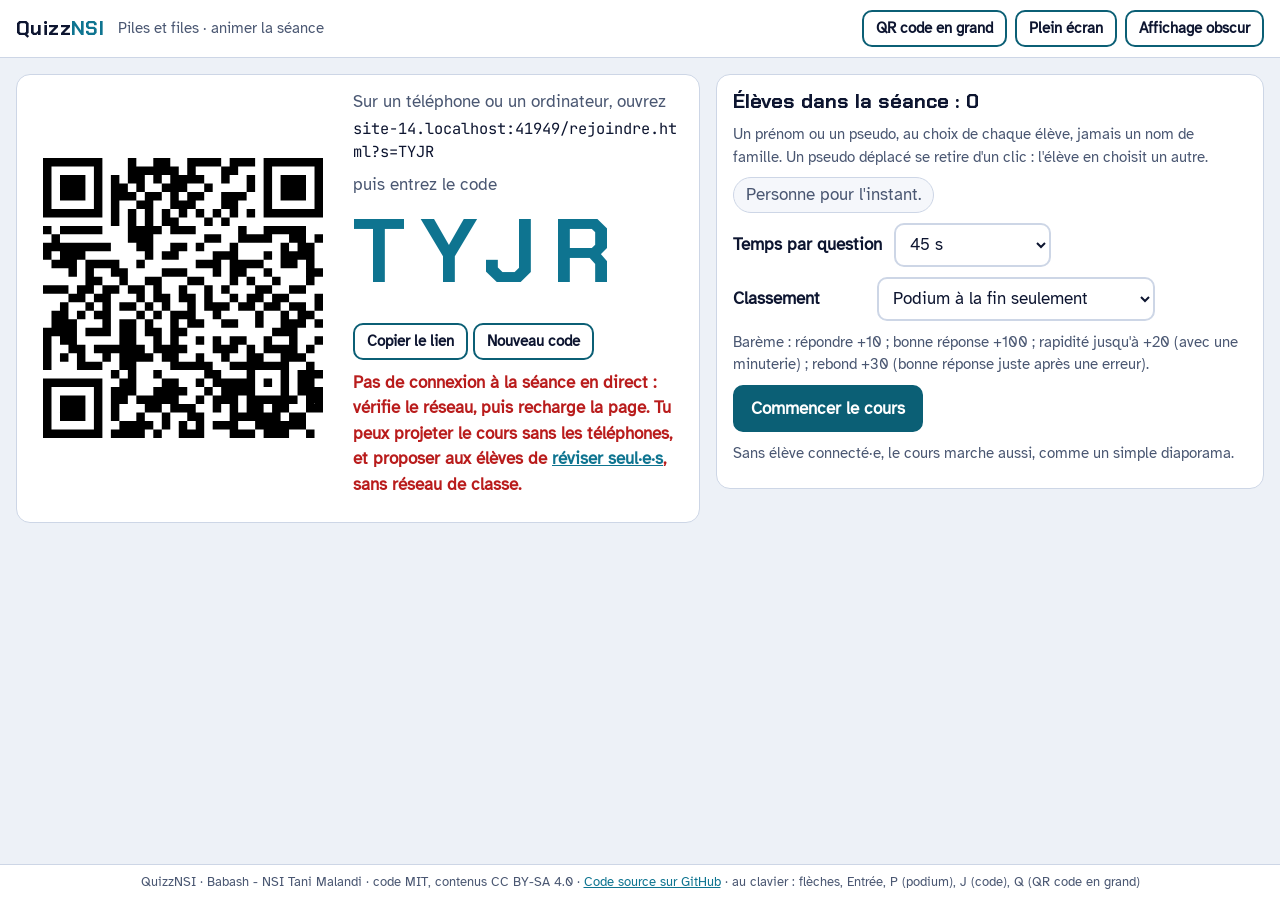
==== commit 80ce8ef1: "[T103c][atelier] Nuage de mots : propositions sans limite, voix, suppression ; cours de démonstratio" ====
--- a/animer.html
+++ b/animer.html
@@ -82,9 +82,23 @@
     <form method="dialog"><button class="bouton fort" type="submit" id="qrFermer">Fermer (Q ou Échap)</button></form>
   </dialog>
 
+  <dialog id="motsBoite" class="podium-boite" aria-labelledby="motsTitre">
+    <h2 id="motsTitre">Relire et supprimer les mots</h2>
+    <p class="alerte">Si ton écran est projeté, la classe voit aussi cette liste : coupe d'abord la projection (touche du vidéoprojecteur, ou écran étendu). Un mot supprimé disparaît du tableau et des téléphones, et ne peut plus être proposé ni voté.</p>
+    <ul class="mots-liste" id="motsListe"></ul>
+    <form method="dialog"><button class="bouton fort" type="submit">Fermer</button></form>
+  </dialog>
+
   <dialog id="podiumBoite" class="podium-boite" aria-labelledby="podiumTitre">
     <h2 id="podiumTitre">Podium</h2>
     <div id="podiumCorps"></div>
+    <div id="rejouerBloc" class="rejouer-bloc" hidden>
+      <div id="qrRejouer" class="qr" role="img" aria-label="QR code pour rejouer le quiz seul·e"></div>
+      <div><h3>Rejouer le quiz seul·e</h3>
+        <p>Chaque élève peut rejouer le quiz sur son téléphone, sans l'enseignant·e : les questions dans un nouvel ordre, les réponses mélangées. Rien n'est envoyé.</p>
+        <p class="lien" id="lienRejouer"></p>
+        <p><button class="bouton" type="button" id="btnRejouerGrand">QR code « rejouer » en grand (Q)</button></p></div>
+    </div>
     <form method="dialog"><button class="bouton fort" type="submit">Fermer</button></form>
   </dialog>
 </main>
@@ -100,6 +114,7 @@
 <script src="vendor/temps-reel.js"></script>
 <script src="vendor/qrcode.js"></script>
 <script src="js/commun.js"></script>
+<script src="js/activites.js"></script>
 <script src="js/chiffre.js"></script>
 <script src="js/messages.js"></script>
 <script src="js/bareme.js"></script>
--- a/css/quizz.css
+++ b/css/quizz.css
@@ -274,3 +274,11 @@
 .mots-liste li.masque span { text-decoration: line-through; color: var(--ink-soft); }
 .reussite li.bonne .rep-barre > span { background: var(--ok); }
 @media (max-width: 760px) { .relier-fixe { grid-template-columns: minmax(0, 1fr); } }
+.nuage .voix { font-family: var(--text); font-size: .4em; font-weight: 400; color: var(--ink-soft); margin-left: .15em; vertical-align: super; }
+.nuage-tel { min-height: 0; padding: 10px; justify-content: flex-start; gap: 8px; }
+.nuage-tel li { display: flex; align-items: center; gap: 6px; border: 1px solid var(--line); border-radius: 99px; padding: 2px 4px 2px 12px; max-width: 100%; }
+.nuage-tel .mot { font-family: var(--display); font-weight: 700; overflow-wrap: anywhere; min-width: 0; }
+.nuage-tel .t1 { font-size: 1em; } .nuage-tel .t2 { font-size: 1.15em; } .nuage-tel .t3 { font-size: 1.3em; } .nuage-tel .t4 { font-size: 1.45em; } .nuage-tel .t5 { font-size: 1.6em; }
+.nuage-tel .voix { font-size: .85em; color: var(--ink-soft); }
+.nuage-tel .bouton { min-height: 36px; flex: none; }
+.nuage-miens { overflow-wrap: anywhere; }
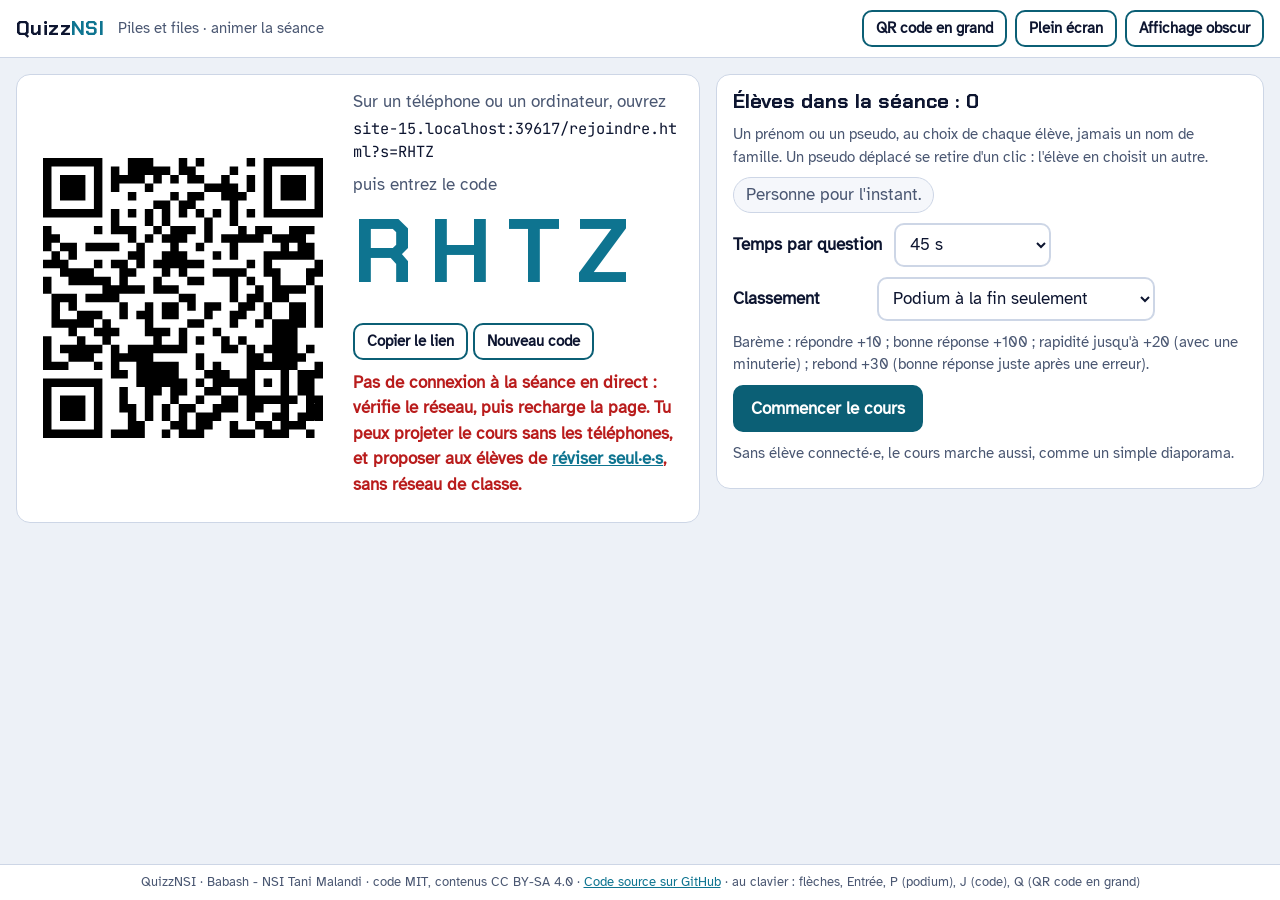
==== commit fd594884: "[T100c][archi] Renommage en quizz-nsi : adresses seulement Toutes les adresses babash.github.io/Quiz" ====
--- a/animer.html
+++ b/animer.html
@@ -109,7 +109,7 @@
   <span class="statut-q" id="statutQ" role="status"></span>
   <button class="bouton fort" type="button" id="action">Suivante →</button>
 </nav>
-<footer class="pied">QuizzNSI · Babash - NSI Tani Malandi · code MIT, contenus CC BY-SA 4.0 · <a href="https://github.com/babash/QuizzNSI" rel="noopener">Code source sur GitHub</a> · au clavier : flèches, Entrée, P (podium), J (code), Q (QR code en grand)</footer>
+<footer class="pied">QuizzNSI · Babash - NSI Tani Malandi · code MIT, contenus CC BY-SA 4.0 · <a href="https://github.com/babash/quizz-nsi" rel="noopener">Code source sur GitHub</a> · au clavier : flèches, Entrée, P (podium), J (code), Q (QR code en grand)</footer>
 <script src="config.js"></script>
 <script src="vendor/temps-reel.js"></script>
 <script src="vendor/qrcode.js"></script>
--- a/css/quizz.css
+++ b/css/quizz.css
@@ -6,7 +6,7 @@
   --accent: #0E7490; --accent-fond: #E0F4F8; --focus: #0A64E8; --bouton: #0B5F75; --bouton-ink: #FFFFFF;
   --ok: #166534; --ok-fond: #E8F6EC; --ko: #B91C1C; --ko-fond: #FDECEC; --neutre-fond: #EEF1F7;
   --f0: #DC2626; --f1: #2563EB; --f2: #B45309; --f3: #15803D;
-  --code-bg: #F5F7FB; --c-mot: #6D28D9; --c-ch: #036148; --c-nb: #8A3B05; --c-com: #4B5563; --c-fn: #0B5A70; --c-nat: #86143F; --c-def: #1E40AF; --c-self: #7C2D12; --guide: #C5CEDD;
+  --code-bg: #F5F7FB; --c-mot: #5B21B6; --c-ch: #02553F; --c-nb: #7A3304; --c-com: #414A57; --c-fn: #084E62; --c-nat: #86143F; --c-def: #1E40AF; --c-self: #7C2D12; --c-err: #921035; --guide: #C5CEDD;
   --display: "Chakra Petch", "Bahnschrift", "Arial Narrow", system-ui, sans-serif;
   --text: "Atkinson Hyperlegible", system-ui, -apple-system, "Segoe UI", Roboto, sans-serif;
   --mono: "JetBrains Mono", ui-monospace, Menlo, Consolas, monospace;
@@ -18,7 +18,7 @@
     --accent: #5EEAFF; --accent-fond: #0B2633; --focus: #5EEAFF; --bouton: #5EEAFF; --bouton-ink: #04121A;
     --ok: #4ADE80; --ok-fond: #0C2716; --ko: #FCA5A5; --ko-fond: #2A0F14; --neutre-fond: #141D33;
     --f0: #F87171; --f1: #60A5FA; --f2: #FBBF24; --f3: #4ADE80;
-    --code-bg: #0F182C; --c-mot: #C4B5FD; --c-ch: #6EE7B7; --c-nb: #FCD34D; --c-com: #94A3B8; --c-fn: #67E8F9; --c-nat: #F9A8D4; --c-def: #93C5FD; --c-self: #FDBA74; --guide: #2A3A5C;
+    --code-bg: #0F182C; --c-mot: #C4B5FD; --c-ch: #6EE7B7; --c-nb: #FCD34D; --c-com: #A3B1C6; --c-fn: #67E8F9; --c-nat: #F9A8D4; --c-def: #93C5FD; --c-self: #FDBA74; --c-err: #FCA5A5; --guide: #2A3A5C;
     color-scheme: dark;
   }
 }
@@ -27,7 +27,7 @@
   --accent: #5EEAFF; --accent-fond: #0B2633; --focus: #5EEAFF; --bouton: #5EEAFF; --bouton-ink: #04121A;
   --ok: #4ADE80; --ok-fond: #0C2716; --ko: #FCA5A5; --ko-fond: #2A0F14; --neutre-fond: #141D33;
   --f0: #F87171; --f1: #60A5FA; --f2: #FBBF24; --f3: #4ADE80;
-  --code-bg: #0F182C; --c-mot: #C4B5FD; --c-ch: #6EE7B7; --c-nb: #FCD34D; --c-com: #94A3B8; --c-fn: #67E8F9; --c-nat: #F9A8D4; --c-def: #93C5FD; --c-self: #FDBA74; --guide: #2A3A5C;
+  --code-bg: #0F182C; --c-mot: #C4B5FD; --c-ch: #6EE7B7; --c-nb: #FCD34D; --c-com: #A3B1C6; --c-fn: #67E8F9; --c-nat: #F9A8D4; --c-def: #93C5FD; --c-self: #FDBA74; --c-err: #FCA5A5; --guide: #2A3A5C;
   color-scheme: dark;
 }
 
@@ -73,8 +73,15 @@
 pre.code .ligne { display: block; white-space: pre; }
 pre.code .num { display: inline-block; width: 2ch; margin-right: 1.2ch; color: var(--c-com); text-align: right; user-select: none; }
 pre.code .guide { border-left: 1px solid var(--guide); }
-.c-mot { color: var(--c-mot); font-weight: 700; } .c-ch { color: var(--c-ch); } .c-nb { color: var(--c-nb); } .c-com { color: var(--c-com); font-style: italic; }
-.c-fn { color: var(--c-fn); } .c-nat { color: var(--c-nat); } .c-def { color: var(--c-def); font-weight: 700; } .c-self { color: var(--c-self); }
+.c-mot { color: var(--c-mot); font-weight: 700; } .c-ch { color: var(--c-ch); font-style: italic; } .c-nb { color: var(--c-nb); } .c-com { color: var(--c-com); }
+/* lisible aussi en noir et blanc : mots-clés en gras, fonctions soulignées, chaînes en italique, commentaires gris */
+.c-fn { color: var(--c-fn); text-decoration: underline; text-underline-offset: 2px; } .c-nat { color: var(--c-nat); text-decoration: underline; text-underline-offset: 2px; }
+.c-def { color: var(--c-def); font-weight: 700; text-decoration: underline; text-underline-offset: 2px; } .c-self { color: var(--c-self); }
+/* la console : compacte, une ligne de console par ligne de texte, sous le code */
+pre.console { font-family: var(--mono); font-size: .84em; line-height: 1.35; background: var(--code-bg); border: 1px solid var(--line); border-left: 4px solid var(--c-err); border-radius: 6px; padding: 3px 10px; margin: -.4em 0 .8em; overflow-x: auto; }
+pre.console code { background: none; border: 0; padding: 0; font-size: 1em; }
+pre.console .ligne { display: block; white-space: pre-wrap; overflow-wrap: anywhere; }
+.c-err { color: var(--c-err); font-weight: 700; }
 
 /* ── Formes des options (A ▲, B ◆, C ●, D ■) ── */
 .forme { width: 1.15em; height: 1.15em; flex: none; }
@@ -282,3 +289,16 @@
 .nuage-tel .voix { font-size: .85em; color: var(--ink-soft); }
 .nuage-tel .bouton { min-height: 36px; flex: none; }
 .nuage-miens { overflow-wrap: anywhere; }
+
+/* ── Le code à 320 px (T114) : aucune ligne de 27 caractères coupée ni débordante ──
+   Option en code : la lettre au-dessus, le code sur toute la largeur, marges réduites.
+   Écrans et lignes fautives : marges réduites, police un peu plus petite, jamais sous 13 px. */
+@media (max-width: 760px) {
+  :root .option:has(.opt-texte pre.code) { flex-direction: column; align-items: stretch; gap: .35em; padding: 10px 6px 10px 8px; }
+  :root .opt-texte pre.code { font-size: 13px; padding: 6px; }
+  :root body pre.code { font-size: 13.5px; padding: 8px 6px; }
+  :root body pre.code .num { margin-right: .6ch; }
+  :root .p-ligne, :root .c-ligne { font-size: 13.5px; padding: 6px; }
+  :root .p-ligne .num, :root .c-ligne .num { margin-right: .6ch; }
+  :root .tableau th, :root .tableau td, :root .trace th, :root .trace td { padding: 6px; overflow-wrap: anywhere; }
+}
--- a/css/seance.css
+++ b/css/seance.css
@@ -65,8 +65,12 @@
 .podium .rang { font-family: var(--display); font-weight: 700; color: var(--accent); }
 .podium .qui { font-weight: 700; overflow-wrap: anywhere; } .podium .pts { font-family: var(--display); }
 .podium li.place1 { border: 3px solid var(--accent); font-size: 1.5em; }
+.rejouer-bloc { display: flex; gap: 16px; align-items: center; flex-wrap: wrap; border-top: 1px solid var(--line); padding-top: 14px; margin-top: 10px; }
+.rejouer-bloc .qr { width: 170px; flex: none; }
+.rejouer-bloc > div:last-child { flex: 1 1 260px; min-width: 0; }
+.rejouer-bloc .lien { font-size: 15px; }
 .reussite { list-style: none; padding: 0; display: grid; grid-template-columns: repeat(auto-fill, minmax(220px, 1fr)); gap: 4px 16px; }
-.reussite li { display: grid; grid-template-columns: 4ch 1fr 5ch; gap: 8px; align-items: center; font-size: 15px; }
+.reussite li { display: grid; grid-template-columns: 4ch 1fr minmax(5ch, auto); gap: 8px; align-items: center; font-size: 15px; }
 .reussite .rep-barre > span { background: var(--accent); }
 
 @media (max-width: 900px) {
@@ -98,5 +102,6 @@
 .suite li.f { border-color: var(--ko); color: var(--ko); background: var(--ko-fond); }
 .gains { font-family: var(--display); font-size: 1.15em; }
 .gains small { font-family: var(--text); color: var(--ink-soft); font-size: .75em; }
+.fin-liens { display: flex; flex-wrap: wrap; gap: 8px; justify-content: center; }
 .envoyee { text-align: center; font-weight: 700; }
 #autreHote { margin: 12px 16px; }
